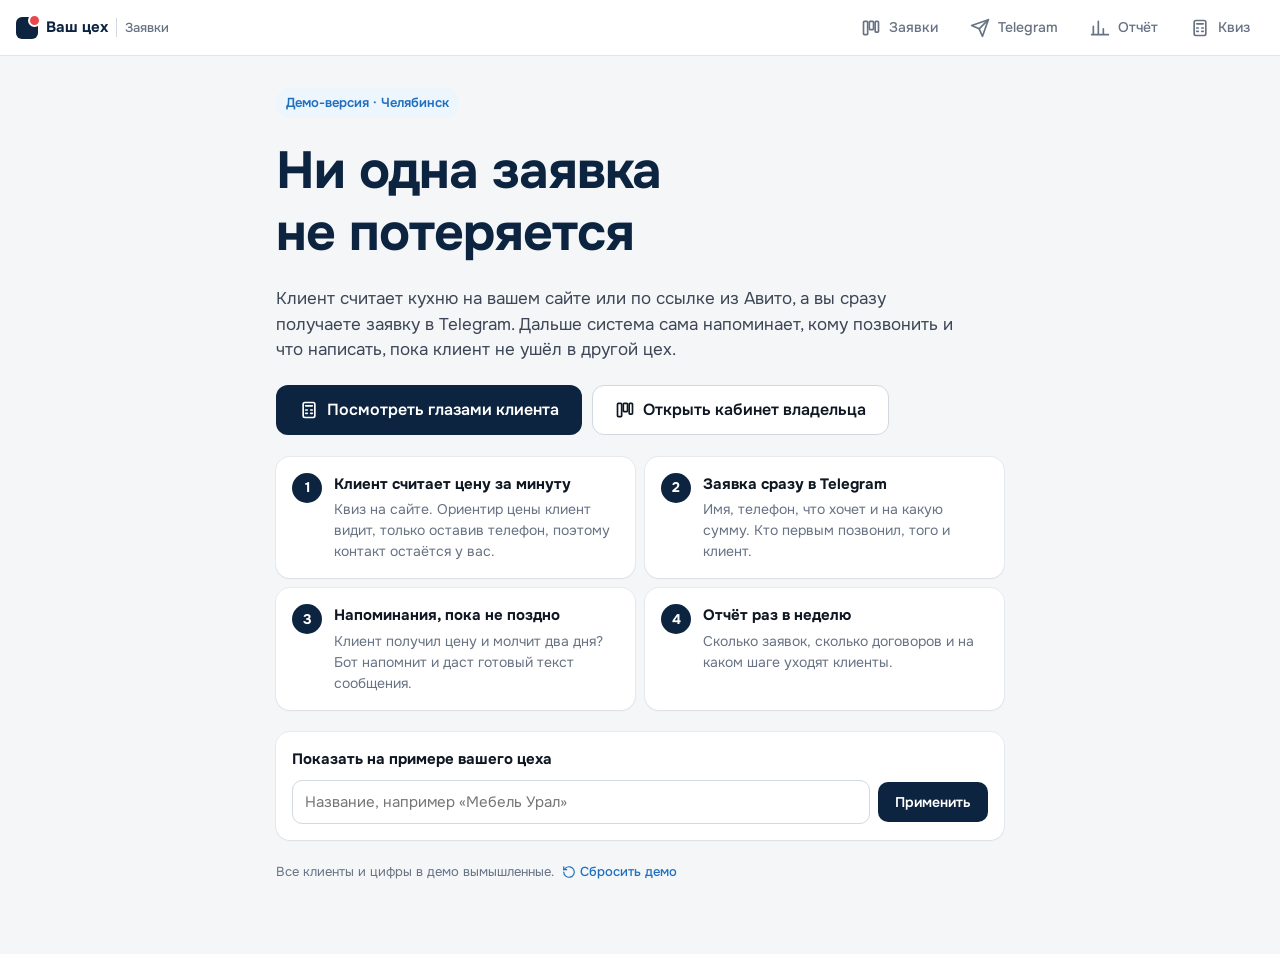
==== index.html @ 813475df "Демо «Цех Заявки»: квиз, заявки в Telegram, напоминания, отчёт Co-Authored-By: Claude Opus 5.5 <nore" ====
<!doctype html>
<html lang="ru">
<head>
<meta charset="utf-8">
<meta name="viewport" content="width=device-width, initial-scale=1, viewport-fit=cover">
<title>Цех Заявки — демо</title>
<meta name="description" content="Демо: квиз-расчёт мебели, заявки в Telegram, напоминания и отчёт, чтобы мебельный цех не терял клиентов.">
<meta name="theme-color" content="#0d2440">
<link rel="icon" href="data:image/svg+xml,%3Csvg xmlns='http://www.w3.org/2000/svg' viewBox='0 0 32 32'%3E%3Crect width='32' height='32' rx='7' fill='%230d2440'/%3E%3Cpath d='M9 8v14h12V8M21 22v3' stroke='%23fff' stroke-width='2.6' fill='none' stroke-linecap='square'/%3E%3Ccircle cx='25' cy='8' r='3.2' fill='%23e5484d'/%3E%3C/svg%3E">
<link rel="preconnect" href="https://fonts.googleapis.com">
<link rel="preconnect" href="https://fonts.gstatic.com" crossorigin>
<link href="https://fonts.googleapis.com/css2?family=Onest:wght@400;500;600;700&display=swap" rel="stylesheet">
<link rel="stylesheet" href="css/app.css?v=5">
</head>
<body>
<div id="root"></div>
<div id="toasts" class="toasts" aria-live="polite"></div>
<script src="js/app.js?v=5"></script>
</body>
</html>
---- css/app.css ----
/* =========================================================
   Цех Заявки — стили
   Палитра «Цеха»: белый фон, тёмно-синий, голубой акцент; красный — «клиент уходит»
   ========================================================= */
:root {
  --navy: #0d2440;
  --navy-2: #163558;
  --blue: #2b86de;
  --blue-2: #1f6fbf;
  --blue-50: #edf5fd;
  --bg: #ffffff;
  --surface: #f4f6f8;
  --surface-2: #eceff3;
  --line: #e3e7ec;
  --line-2: #d2d8df;
  --ink: #0f1722;
  --ink-2: #3c4655;
  --ink-3: #677283;
  --ink-4: #98a1ad;
  --green: #1c8a55;
  --green-50: #e6f4ec;
  --amber: #a8690f;
  --amber-50: #fcf2e1;
  --red: #c93b3b;
  --red-50: #fbeaea;
  --red-100: #f2c9c9;
  --violet: #5b4bb5;
  --violet-50: #efedfa;
  --wa: #1fa855;
  --tg: #2a9fd8;
  --tg-bg: #dfe9f2;
  --r-s: 6px;
  --r: 10px;
  --r-l: 14px;
  --sh-1: 0 1px 2px rgba(13, 36, 64, .06), 0 0 0 1px rgba(13, 36, 64, .05);
  --sh-2: 0 10px 30px rgba(13, 36, 64, .14), 0 2px 6px rgba(13, 36, 64, .06);
  --font: 'Onest', system-ui, -apple-system, 'Segoe UI', Roboto, sans-serif;
  --tabbar: 64px;
  color-scheme: light;
}
* { box-sizing: border-box; }
html { -webkit-text-size-adjust: 100%; }
body { margin: 0; font: 15px/1.5 var(--font); color: var(--ink); background: var(--surface); -webkit-font-smoothing: antialiased; overflow-x: hidden; }
a { color: inherit; text-decoration: none; }
button { font: inherit; color: inherit; cursor: pointer; }
h1, h2, h3 { margin: 0; line-height: 1.2; letter-spacing: -.01em; }
p { margin: 0; }
.ic { flex: none; }
.muted { color: var(--ink-3); }
.small { font-size: 13px; }
.link { color: var(--blue-2); background: none; border: 0; padding: 0; display: inline-flex; align-items: center; gap: 4px; font-weight: 500; }
.link:hover { text-decoration: underline; }

/* ---------- кнопки, поля ---------- */
.btn { display: inline-flex; align-items: center; justify-content: center; gap: 8px; height: 40px; padding: 0 16px; border-radius: var(--r); border: 1px solid transparent; font-weight: 600; font-size: 14px; white-space: nowrap; transition: background .15s, border-color .15s, transform .1s; }
.btn:active { transform: scale(.98); }
.btn--primary { background: var(--navy); color: #fff; }
.btn--primary:hover { background: var(--navy-2); }
.btn--outline { background: var(--bg); border-color: var(--line-2); color: var(--ink); }
.btn--outline:hover { border-color: var(--ink-4); }
.btn--light { background: rgba(255, 255, 255, .16); color: #fff; border-color: rgba(255, 255, 255, .3); }
.btn--wa { background: var(--wa); color: #fff; }
.btn--sm { height: 34px; padding: 0 12px; font-size: 13px; }
.btn--lg { height: 50px; padding: 0 22px; font-size: 16px; border-radius: 12px; }
.btn--block { width: 100%; }
.input { width: 100%; height: 44px; padding: 0 12px; border: 1px solid var(--line-2); border-radius: var(--r); font: inherit; background: var(--bg); color: var(--ink); }
.input:focus { outline: 2px solid var(--blue-50); border-color: var(--blue); }
.input--sum { width: 120px; height: 34px; display: inline-block; font-weight: 600; }
.row { display: flex; gap: 8px; flex-wrap: wrap; align-items: center; }
.chips { display: flex; gap: 8px; flex-wrap: wrap; }
.chip { height: 34px; padding: 0 12px; border-radius: 999px; border: 1px solid var(--line-2); background: var(--bg); font-size: 13px; font-weight: 500; display: inline-flex; align-items: center; gap: 6px; }
.chip:hover { border-color: var(--navy); }

/* ---------- шапка и навигация ---------- */
.top { position: sticky; top: 0; z-index: 20; display: flex; align-items: center; justify-content: space-between; gap: 16px; height: 56px; padding: 0 16px; background: #fff; border-bottom: 1px solid var(--line); }
.logo { display: flex; align-items: center; gap: 8px; font-weight: 700; color: var(--navy); min-width: 0; white-space: nowrap; overflow: hidden; text-overflow: ellipsis; }
.logo small { font-weight: 500; color: var(--ink-3); font-size: 13px; padding-left: 8px; border-left: 1px solid var(--line-2); }
.logo__m { width: 22px; height: 22px; border-radius: 6px; background: var(--navy); position: relative; flex: none; }
.logo__m::after { content: ''; position: absolute; right: -3px; top: -3px; width: 9px; height: 9px; border-radius: 50%; background: #e5484d; border: 2px solid #fff; }
.nav { position: fixed; left: 0; right: 0; bottom: 0; height: calc(var(--tabbar) + env(safe-area-inset-bottom)); padding-bottom: env(safe-area-inset-bottom); display: flex; background: var(--bg); border-top: 1px solid var(--line); z-index: 20; }
.nav a { flex: 1; display: flex; flex-direction: column; align-items: center; justify-content: center; gap: 3px; font-size: 11px; font-weight: 500; color: var(--ink-3); position: relative; }
.nav a.is-on { color: var(--navy); }
.nav a.is-on .ic { stroke-width: 2.4; }
.badge { position: absolute; top: 8px; left: calc(50% + 6px); min-width: 18px; height: 18px; padding: 0 5px; border-radius: 9px; background: #e5484d; color: #fff; font-size: 11px; font-style: normal; font-weight: 700; line-height: 18px; text-align: center; }
.badge[hidden] { display: none; }
#view { padding-bottom: calc(var(--tabbar) + 24px); }
.is-client #view { padding-bottom: 32px; }

@media (min-width: 900px) {
  .nav { position: static; height: auto; padding: 0; border: 0; background: none; gap: 4px; }
  .nav a { flex: none; flex-direction: row; gap: 8px; height: 38px; padding: 0 14px; border-radius: var(--r); font-size: 14px; }
  .nav a:hover { background: var(--surface); }
  .nav a.is-on { background: var(--blue-50); }
  .badge { position: static; }
  #view { padding-bottom: 48px; }
}

/* ---------- страницы ---------- */
.page { max-width: 1240px; margin: 0 auto; padding: 20px 16px; display: flex; flex-direction: column; gap: 16px; }
.page--narrow { max-width: 820px; }
.phead { display: flex; align-items: center; justify-content: space-between; gap: 12px; }
.phead h1 { font-size: 24px; color: var(--navy); }
.card { background: var(--bg); border-radius: var(--r-l); box-shadow: var(--sh-1); padding: 16px; }
.card__h { display: flex; align-items: baseline; justify-content: space-between; gap: 8px; margin-bottom: 10px; }
.empty { text-align: center; padding: 32px; color: var(--ink-3); }
.grid2 { display: grid; gap: 16px; }
@media (min-width: 720px) { .grid2 { grid-template-columns: 1fr 1fr; } }

/* ---------- вводная ---------- */
.intro { max-width: 760px; margin: 0 auto; padding: 32px 16px 24px; display: flex; flex-direction: column; gap: 22px; }
.kicker { display: inline-flex; align-self: flex-start; padding: 5px 10px; border-radius: 999px; background: var(--blue-50); color: var(--blue-2); font-size: 13px; font-weight: 600; }
.intro h1 { font-size: clamp(32px, 8vw, 52px); color: var(--navy); letter-spacing: -.02em; }
.lead { font-size: 17px; color: var(--ink-2); max-width: 62ch; }
.cta { display: flex; flex-direction: column; gap: 10px; }
@media (min-width: 600px) { .cta { flex-direction: row; } }
.steps { list-style: none; margin: 0; padding: 0; display: grid; gap: 10px; }
@media (min-width: 680px) { .steps { grid-template-columns: 1fr 1fr; } }
.steps li { display: flex; gap: 12px; background: var(--bg); border-radius: var(--r-l); box-shadow: var(--sh-1); padding: 16px; }
.steps li > span { flex: none; width: 30px; height: 30px; border-radius: 50%; background: var(--navy); color: #fff; font-weight: 700; display: grid; place-items: center; font-size: 14px; }
.steps b { display: block; margin-bottom: 4px; }
.steps p { color: var(--ink-3); font-size: 14px; }
.personal { display: flex; flex-direction: column; gap: 10px; }
.personal .input { flex: 1 1 220px; }
.foot { font-size: 13px; display: flex; flex-wrap: wrap; gap: 8px; align-items: center; }

/* ---------- доска ---------- */
.kpis { display: grid; grid-template-columns: repeat(3, 1fr); gap: 10px; }
.kpis--4 { grid-template-columns: repeat(2, 1fr); }
@media (min-width: 720px) { .kpis--4 { grid-template-columns: repeat(4, 1fr); } }
.kpi { background: var(--bg); border-radius: var(--r-l); box-shadow: var(--sh-1); padding: 12px 14px; min-width: 0; }
.kpi small { color: var(--ink-3); font-size: 12px; font-weight: 500; display: block; }
.kpi b { display: block; font-size: 26px; line-height: 1.2; color: var(--navy); }
.kpi span { display: block; font-size: 12px; color: var(--ink-3); white-space: nowrap; overflow: hidden; text-overflow: ellipsis; }
.kpi--red b { color: var(--red); }
.kpi--green b { color: var(--green); }
.attn { background: var(--red-50); border: 1px solid var(--red-100); border-radius: var(--r-l); padding: 14px; display: flex; flex-direction: column; gap: 8px; }
.attn h2 { font-size: 16px; color: var(--red); display: flex; align-items: center; gap: 8px; }
.attn--ok { background: var(--green-50); border-color: #bfe2cd; }
.attn--ok h2 { color: var(--green); }
.attn__i { display: flex; align-items: center; gap: 12px; background: var(--bg); border-radius: var(--r); padding: 10px 12px; box-shadow: var(--sh-1); }
.attn__i > div { flex: 1; min-width: 0; }
.attn__i b { display: block; font-size: 14px; }
.attn__i p { font-size: 13px; color: var(--ink-2); }
.attn__i > .ic { color: var(--ink-4); }
.ava { flex: none; width: 36px; height: 36px; border-radius: 50%; background: var(--blue-50); color: var(--blue-2); display: grid; place-items: center; font-weight: 700; }
.ava--bot { background: var(--tg); color: #fff; }

.kanban { display: grid; grid-auto-flow: column; grid-auto-columns: minmax(250px, 82%); gap: 12px; overflow-x: auto; scroll-snap-type: x mandatory; padding-bottom: 6px; margin: 0 -16px; padding-left: 16px; padding-right: 16px; scroll-padding: 0 16px; }
@media (min-width: 720px) { .kanban { grid-auto-columns: minmax(230px, 1fr); } }
@media (min-width: 1200px) { .kanban { grid-auto-flow: row; grid-template-columns: repeat(6, 1fr); overflow: visible; margin: 0; padding: 0; } }
.col { scroll-snap-align: start; background: var(--surface-2); border-radius: var(--r-l); padding: 10px; display: flex; flex-direction: column; gap: 8px; align-self: start; min-width: 0; }
.col__h { display: flex; align-items: center; gap: 8px; font-weight: 600; font-size: 14px; padding: 2px 4px 4px; }
.col__h em { margin-left: auto; font-style: normal; color: var(--ink-3); font-weight: 500; }
.col__empty { color: var(--ink-4); font-size: 13px; text-align: center; padding: 14px 0; }
.dot { width: 8px; height: 8px; border-radius: 50%; background: var(--ink-4); }
.dot--new { background: var(--blue); }
.dot--contact { background: var(--violet); }
.dot--measure { background: var(--amber); }
.dot--quote { background: #d9822b; }
.dot--deal { background: var(--green); }
.dot--lost { background: var(--red); }
.lcard { display: block; background: var(--bg); border-radius: var(--r); padding: 10px 12px; box-shadow: var(--sh-1); border-left: 3px solid transparent; transition: box-shadow .15s; }
.lcard:hover { box-shadow: var(--sh-2); }
.lcard.is-late { border-left-color: var(--red); }
.lcard.is-fresh { animation: fresh 1.6s ease 2; }
@keyframes fresh { 50% { box-shadow: 0 0 0 3px rgba(43, 134, 222, .35); } }
.lcard__t { display: flex; gap: 10px; align-items: center; }
.lcard__t > div { min-width: 0; }
.lcard__t b { display: block; font-size: 14px; }
.lcard__t small { display: block; color: var(--ink-3); font-size: 12px; white-space: nowrap; overflow: hidden; text-overflow: ellipsis; }
.lcard .ava { width: 30px; height: 30px; font-size: 13px; }
.lcard__b { display: flex; justify-content: space-between; align-items: center; margin-top: 8px; font-size: 12px; }
.lcard__b > span { display: inline-flex; align-items: center; gap: 4px; }
.money { font-weight: 600; font-size: 13px; }
.late { color: var(--red); font-weight: 600; }
.lcard--lost { opacity: .75; }

/* ---------- карточка клиента ---------- */
.back { display: inline-flex; align-items: center; gap: 4px; color: var(--ink-3); font-size: 14px; font-weight: 500; align-self: flex-start; }
.lhead { display: flex; align-items: center; gap: 12px; }
.lhead > div { flex: 1; min-width: 0; }
.lhead h1 { font-size: 24px; color: var(--navy); }
.lhead p { font-size: 13px; }
.lhead .ava { width: 48px; height: 48px; font-size: 18px; }
.pill { flex: none; display: inline-flex; padding: 3px 10px; border-radius: 999px; font-size: 12px; font-weight: 600; background: var(--surface-2); color: var(--ink-2); }
.pill--new { background: var(--blue-50); color: var(--blue-2); }
.pill--contact { background: var(--violet-50); color: var(--violet); }
.pill--measure, .pill--quote { background: var(--amber-50); color: var(--amber); }
.pill--deal { background: var(--green-50); color: var(--green); }
.pill--red { background: var(--red-50); color: var(--red); }
.banner { display: flex; gap: 10px; align-items: flex-start; padding: 12px 14px; border-radius: var(--r-l); font-size: 14px; }
.banner .ic { margin-top: 2px; }
.banner--red { background: var(--red-50); color: #8f2626; border: 1px solid var(--red-100); }
.banner--green { background: var(--green-50); color: #145f3b; }
.banner--amber { background: var(--amber-50); color: #7a4c0a; }
.tpl__t { background: var(--surface); border-radius: var(--r); padding: 12px; margin-bottom: 12px; white-space: pre-wrap; }
.next { display: flex; align-items: center; justify-content: space-between; gap: 12px; border: 1px solid var(--blue-50); }
.next small { display: block; font-size: 12px; }
.next b { font-size: 16px; }
.dl { display: grid; grid-template-columns: auto 1fr; gap: 6px 14px; margin: 0; font-size: 14px; }
.dl dt { color: var(--ink-3); }
.dl dd { margin: 0; font-weight: 500; }
.hist { list-style: none; margin: 0; padding: 0; display: flex; flex-direction: column; gap: 8px; font-size: 14px; }
.hist li { display: flex; flex-direction: column; padding-left: 14px; border-left: 2px solid var(--line); }
.hist span { font-size: 12px; color: var(--ink-3); }
.lostbox { display: flex; flex-direction: column; gap: 10px; }

/* ---------- Telegram ---------- */
.chips--time { margin-top: -6px; }
.tg { border-radius: 18px; overflow: hidden; box-shadow: var(--sh-2); background: var(--tg-bg); display: flex; flex-direction: column; height: min(640px, calc(100vh - 350px)); height: min(640px, calc(100dvh - 350px)); min-height: 400px; }
@media (min-width: 900px) { .tg { height: min(640px, calc(100vh - 250px)); } }
.tg__head { display: flex; align-items: center; gap: 10px; padding: 10px 14px; background: #fff; border-bottom: 1px solid var(--line); }
.tg__head b { display: block; font-size: 14px; }
.tg__head small { color: var(--ink-3); font-size: 12px; }
.tg__list { flex: 1; overflow-y: auto; padding: 12px; display: flex; flex-direction: column; gap: 8px; background: var(--tg-bg) radial-gradient(rgba(255, 255, 255, .45) 1px, transparent 1px) 0 0 / 18px 18px; }
.tg__day { align-self: center; background: rgba(0, 0, 0, .18); color: #fff; font-size: 12px; font-weight: 500; padding: 2px 10px; border-radius: 999px; margin: 6px 0; }
.tg__msg { max-width: 88%; display: flex; flex-direction: column; gap: 3px; }
.tg__msg.is-new .tg__b { animation: pop .4s var(--ease, ease); }
@keyframes pop { from { transform: translateY(8px); opacity: 0; } }
.tg__b { background: #fff; border-radius: 4px 14px 14px 14px; padding: 8px 12px 6px; font-size: 14px; line-height: 1.45; box-shadow: 0 1px 1px rgba(0, 0, 0, .08); position: relative; }
.tg__b a { color: var(--tg); }
.tg__b time { display: block; text-align: right; font-size: 11px; color: var(--ink-4); margin-top: 2px; }
.tg__btns { display: flex; gap: 3px; }
.tg__btns > * { flex: 1; text-align: center; background: rgba(255, 255, 255, .7); border: 0; border-radius: 8px; padding: 7px 8px; font-size: 13px; font-weight: 600; color: var(--tg); }
.tg__btns > *:hover { background: #fff; }

/* ---------- отчёт ---------- */
.funnel { display: flex; flex-direction: column; gap: 8px; }
.funnel__r { display: grid; grid-template-columns: 110px 1fr 28px; gap: 10px; align-items: center; font-size: 13px; }
.funnel__bar { height: 22px; background: var(--surface); border-radius: 6px; overflow: hidden; }
.funnel__bar i { display: block; height: 100%; background: var(--navy); border-radius: 6px; }
.funnel__r b { text-align: right; }
.bars { list-style: none; margin: 0; padding: 0; display: flex; flex-direction: column; gap: 6px; font-size: 14px; }
.bars li { display: flex; justify-content: space-between; border-bottom: 1px dashed var(--line); padding-bottom: 6px; }

/* ---------- квиз ---------- */
.is-client { background: #fff; }
.qbar { position: sticky; top: 0; z-index: 10; display: flex; justify-content: space-between; align-items: center; gap: 10px; padding: 8px 16px; background: var(--navy); color: #fff; font-size: 13px; }
.qbar span { display: inline-flex; align-items: center; gap: 6px; }
.qbar .link { color: #fff; opacity: .85; white-space: nowrap; }
.quiz { max-width: 640px; margin: 0 auto; padding: 20px 16px; display: flex; flex-direction: column; gap: 18px; }
.quiz__brand b { display: block; font-size: 18px; color: var(--navy); }
.quiz__brand small { color: var(--ink-3); }
.quiz__top { display: flex; flex-direction: column; gap: 10px; }
.quiz__top h1 { font-size: clamp(22px, 5.5vw, 30px); }
.prog { height: 6px; background: var(--surface-2); border-radius: 3px; overflow: hidden; }
.prog i { display: block; height: 100%; background: var(--blue); border-radius: 3px; transition: width .3s; }
.quiz__card { display: flex; flex-direction: column; gap: 14px; }
.quiz__card h2 { font-size: 20px; }
.qgrid { display: grid; gap: 10px; }
@media (min-width: 520px) { .qgrid { grid-template-columns: repeat(3, 1fr); } .qgrid--2 { grid-template-columns: repeat(2, 1fr); } }
.qgrid--chips { display: flex; flex-wrap: wrap; }
.qopt { display: flex; flex-direction: column; align-items: flex-start; gap: 2px; text-align: left; padding: 14px; border: 1.5px solid var(--line-2); border-radius: var(--r-l); background: var(--bg); transition: border-color .15s, background .15s; }
.qopt:hover { border-color: var(--blue); }
.qopt.is-on { border-color: var(--blue); background: var(--blue-50); }
.qopt svg { width: 72px; height: 45px; margin-bottom: 8px; fill: var(--blue-50); stroke: var(--navy); stroke-width: 1.6; stroke-linejoin: round; }
.qopt svg .w { fill: none; stroke: var(--ink-4); stroke-width: 2.4; }
.qopt small { color: var(--ink-3); font-size: 13px; }
.qchip { height: 44px; padding: 0 16px; border-radius: 999px; border: 1.5px solid var(--line-2); background: var(--bg); font-weight: 500; }
.qchip.is-on, .qchip:hover { border-color: var(--blue); background: var(--blue-50); }
.qsize { background: var(--surface); border-radius: var(--r-l); padding: 18px; }
.qsize output { display: block; font-size: 34px; font-weight: 700; color: var(--navy); text-align: center; margin-bottom: 8px; }
.qsize input { width: 100%; accent-color: var(--navy); height: 28px; }
.qsize__s { display: flex; justify-content: space-between; color: var(--ink-3); font-size: 12px; }
.qready { display: flex; gap: 12px; align-items: center; background: var(--green-50); color: #145f3b; padding: 14px; border-radius: var(--r-l); }
.qready p { font-size: 14px; }
.cform { display: flex; flex-direction: column; gap: 12px; }
.cform label { display: flex; flex-direction: column; gap: 6px; font-size: 13px; font-weight: 500; color: var(--ink-2); }
.cform .input { height: 50px; font-size: 16px; }
.seg { display: flex; background: var(--surface); border-radius: var(--r); padding: 3px; }
.seg button { flex: 1; height: 38px; border: 0; background: none; border-radius: 8px; font-size: 14px; font-weight: 500; color: var(--ink-2); }
.seg button.is-on { background: var(--bg); box-shadow: var(--sh-1); color: var(--navy); font-weight: 600; }
.err { color: var(--red); font-size: 13px; min-height: 0; }
.err:empty { display: none; }
.quiz__gift { display: flex; align-items: center; gap: 10px; padding: 12px 14px; border-radius: var(--r-l); background: var(--amber-50); color: #7a4c0a; font-size: 14px; font-weight: 500; }
.qres { display: flex; flex-direction: column; gap: 12px; text-align: center; align-items: center; padding: 10px 0; }
.qres h2 { font-size: 18px; color: var(--ink-2); font-weight: 500; }
.qres__p { font-size: clamp(28px, 8vw, 40px); font-weight: 700; color: var(--navy); letter-spacing: -.02em; }
.qres > p { color: var(--ink-3); max-width: 46ch; }
.qres__ok { display: flex; gap: 10px; align-items: flex-start; text-align: left; background: var(--blue-50); color: var(--navy-2); padding: 12px 14px; border-radius: var(--r-l); font-size: 14px; }
.qres .row { justify-content: center; }

/* ---------- всплывашки ---------- */
.toasts { position: fixed; left: 16px; right: 16px; bottom: calc(var(--tabbar) + 12px + env(safe-area-inset-bottom)); z-index: 50; display: flex; flex-direction: column; gap: 8px; align-items: center; pointer-events: none; }
@media (min-width: 900px) { .toasts { left: auto; right: 24px; bottom: 24px; align-items: flex-end; } }
.toast { pointer-events: auto; width: 100%; max-width: 380px; display: flex; gap: 12px; align-items: center; justify-content: space-between; background: var(--ink); color: #fff; padding: 12px 14px; border-radius: var(--r-l); box-shadow: var(--sh-2); animation: pop .3s ease; font-size: 14px; }
.toast p { opacity: .8; font-size: 13px; }
.toast.ok { background: var(--green); }
.toast.tg { background: var(--tg); }
.toast.out { opacity: 0; transform: translateY(6px); transition: .25s; }
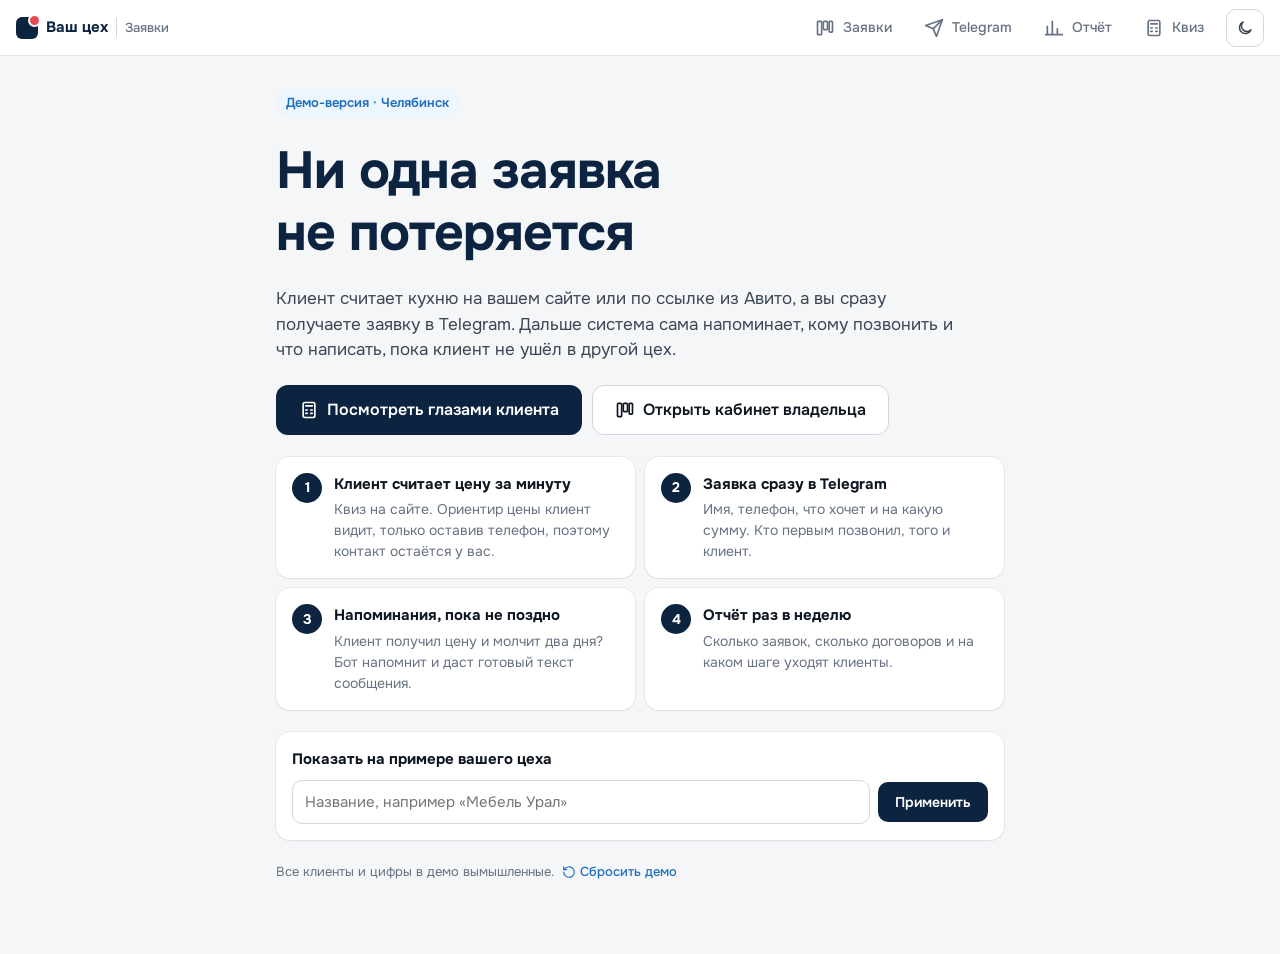
==== commit 38c8d270: "Тёмная тема: по настройке телефона и переключатель в шапке Co-Authored-By: Claude Opus 5.5 <noreply@" ====
--- a/index.html
+++ b/index.html
@@ -6,15 +6,19 @@
 <title>Цех Заявки — демо</title>
 <meta name="description" content="Демо: квиз-расчёт мебели, заявки в Telegram, напоминания и отчёт, чтобы мебельный цех не терял клиентов.">
 <meta name="theme-color" content="#0d2440">
+<script>
+/* тема до отрисовки страницы — без вспышки светлого фона */
+try { var t = localStorage.getItem('zayavki.theme'); if (t !== 'dark' && t !== 'light') t = matchMedia('(prefers-color-scheme: dark)').matches ? 'dark' : 'light'; document.documentElement.dataset.theme = t; } catch (e) { document.documentElement.dataset.theme = 'light'; }
+</script>
 <link rel="icon" href="data:image/svg+xml,%3Csvg xmlns='http://www.w3.org/2000/svg' viewBox='0 0 32 32'%3E%3Crect width='32' height='32' rx='7' fill='%230d2440'/%3E%3Cpath d='M9 8v14h12V8M21 22v3' stroke='%23fff' stroke-width='2.6' fill='none' stroke-linecap='square'/%3E%3Ccircle cx='25' cy='8' r='3.2' fill='%23e5484d'/%3E%3C/svg%3E">
 <link rel="preconnect" href="https://fonts.googleapis.com">
 <link rel="preconnect" href="https://fonts.gstatic.com" crossorigin>
 <link href="https://fonts.googleapis.com/css2?family=Onest:wght@400;500;600;700&display=swap" rel="stylesheet">
-<link rel="stylesheet" href="css/app.css?v=5">
+<link rel="stylesheet" href="css/app.css?v=6">
 </head>
 <body>
 <div id="root"></div>
 <div id="toasts" class="toasts" aria-live="polite"></div>
-<script src="js/app.js?v=5"></script>
+<script src="js/app.js?v=6"></script>
 </body>
 </html>
--- a/css/app.css
+++ b/css/app.css
@@ -29,6 +29,16 @@
   --wa: #1fa855;
   --tg: #2a9fd8;
   --tg-bg: #dfe9f2;
+  --tg-dots: rgba(255, 255, 255, .45);
+  --tg-btn: rgba(255, 255, 255, .7);
+  --bubble: #ffffff;
+  --brand: #0d2440;          /* заголовки и логотип */
+  --head-bg: #ffffff;
+  --toast-bg: #0f1722;
+  --red-ink: #8f2626;
+  --green-ink: #145f3b;
+  --amber-ink: #7a4c0a;
+  --ok-line: #bfe2cd;
   --r-s: 6px;
   --r: 10px;
   --r-l: 14px;
@@ -37,6 +47,46 @@
   --font: 'Onest', system-ui, -apple-system, 'Segoe UI', Roboto, sans-serif;
   --tabbar: 64px;
   color-scheme: light;
+}
+:root[data-theme="dark"] {
+  color-scheme: dark;
+  --navy: #2f6db5;
+  --navy-2: #3b7cc6;
+  --brand: #e6eef8;
+  --blue: #4b9be6;
+  --blue-2: #7ab7f1;
+  --blue-50: #13263b;
+  --bg: #141c27;
+  --surface: #0c121a;
+  --surface-2: #1d2734;
+  --line: #232f40;
+  --line-2: #324157;
+  --ink: #e7ecf2;
+  --ink-2: #b9c3d0;
+  --ink-3: #8794a6;
+  --ink-4: #5e6b7e;
+  --green: #4cc38a;
+  --green-50: #12291f;
+  --amber: #e0a24a;
+  --amber-50: #2a2013;
+  --red: #f07171;
+  --red-50: #2e1618;
+  --red-100: #5a2a2d;
+  --violet: #a397f0;
+  --violet-50: #221f3a;
+  --tg: #5eb5f7;
+  --tg-bg: #0e1621;
+  --tg-dots: rgba(255, 255, 255, .04);
+  --tg-btn: rgba(24, 37, 51, .9);
+  --bubble: #182533;
+  --head-bg: #141c27;
+  --toast-bg: #2a3648;
+  --red-ink: #ffb3b3;
+  --green-ink: #8fe0b6;
+  --amber-ink: #f2c47e;
+  --ok-line: #23523a;
+  --sh-1: 0 1px 2px rgba(0, 0, 0, .3), 0 0 0 1px rgba(255, 255, 255, .04);
+  --sh-2: 0 10px 30px rgba(0, 0, 0, .45), 0 2px 6px rgba(0, 0, 0, .3);
 }
 * { box-sizing: border-box; }
 html { -webkit-text-size-adjust: 100%; }
@@ -72,15 +122,22 @@
 .chip:hover { border-color: var(--navy); }
 
 /* ---------- шапка и навигация ---------- */
-.top { position: sticky; top: 0; z-index: 20; display: flex; align-items: center; justify-content: space-between; gap: 16px; height: 56px; padding: 0 16px; background: #fff; border-bottom: 1px solid var(--line); }
-.logo { display: flex; align-items: center; gap: 8px; font-weight: 700; color: var(--navy); min-width: 0; white-space: nowrap; overflow: hidden; text-overflow: ellipsis; }
+.top { position: sticky; top: 0; z-index: 20; display: flex; align-items: center; justify-content: space-between; gap: 16px; height: 56px; padding: 0 16px; background: var(--head-bg); border-bottom: 1px solid var(--line); }
+.logo { display: flex; align-items: center; gap: 8px; font-weight: 700; color: var(--brand); min-width: 0; white-space: nowrap; overflow: hidden; text-overflow: ellipsis; }
 .logo small { font-weight: 500; color: var(--ink-3); font-size: 13px; padding-left: 8px; border-left: 1px solid var(--line-2); }
 .logo__m { width: 22px; height: 22px; border-radius: 6px; background: var(--navy); position: relative; flex: none; }
-.logo__m::after { content: ''; position: absolute; right: -3px; top: -3px; width: 9px; height: 9px; border-radius: 50%; background: #e5484d; border: 2px solid #fff; }
+.logo__m::after { content: ''; position: absolute; right: -3px; top: -3px; width: 9px; height: 9px; border-radius: 50%; background: #e5484d; border: 2px solid var(--bg); }
 .nav { position: fixed; left: 0; right: 0; bottom: 0; height: calc(var(--tabbar) + env(safe-area-inset-bottom)); padding-bottom: env(safe-area-inset-bottom); display: flex; background: var(--bg); border-top: 1px solid var(--line); z-index: 20; }
 .nav a { flex: 1; display: flex; flex-direction: column; align-items: center; justify-content: center; gap: 3px; font-size: 11px; font-weight: 500; color: var(--ink-3); position: relative; }
-.nav a.is-on { color: var(--navy); }
+.nav a.is-on { color: var(--brand); }
 .nav a.is-on .ic { stroke-width: 2.4; }
+.top__r { display: flex; align-items: center; gap: 8px; }
+.themebtn { flex: none; width: 38px; height: 38px; display: grid; place-items: center; border-radius: var(--r); border: 1px solid var(--line-2); background: var(--bg); color: var(--ink-2); }
+.themebtn:hover { color: var(--brand); border-color: var(--ink-4); }
+.themebtn .ic-sun, [data-theme="dark"] .themebtn .ic-moon { display: none; }
+[data-theme="dark"] .themebtn .ic-sun { display: block; }
+.qbar .themebtn { width: 30px; height: 30px; background: rgba(255, 255, 255, .12); border-color: rgba(255, 255, 255, .25); color: #fff; }
+.qbar__r { display: flex; align-items: center; gap: 12px; }
 .badge { position: absolute; top: 8px; left: calc(50% + 6px); min-width: 18px; height: 18px; padding: 0 5px; border-radius: 9px; background: #e5484d; color: #fff; font-size: 11px; font-style: normal; font-weight: 700; line-height: 18px; text-align: center; }
 .badge[hidden] { display: none; }
 #view { padding-bottom: calc(var(--tabbar) + 24px); }
@@ -99,7 +156,7 @@
 .page { max-width: 1240px; margin: 0 auto; padding: 20px 16px; display: flex; flex-direction: column; gap: 16px; }
 .page--narrow { max-width: 820px; }
 .phead { display: flex; align-items: center; justify-content: space-between; gap: 12px; }
-.phead h1 { font-size: 24px; color: var(--navy); }
+.phead h1 { font-size: 24px; color: var(--brand); }
 .card { background: var(--bg); border-radius: var(--r-l); box-shadow: var(--sh-1); padding: 16px; }
 .card__h { display: flex; align-items: baseline; justify-content: space-between; gap: 8px; margin-bottom: 10px; }
 .empty { text-align: center; padding: 32px; color: var(--ink-3); }
@@ -109,7 +166,7 @@
 /* ---------- вводная ---------- */
 .intro { max-width: 760px; margin: 0 auto; padding: 32px 16px 24px; display: flex; flex-direction: column; gap: 22px; }
 .kicker { display: inline-flex; align-self: flex-start; padding: 5px 10px; border-radius: 999px; background: var(--blue-50); color: var(--blue-2); font-size: 13px; font-weight: 600; }
-.intro h1 { font-size: clamp(32px, 8vw, 52px); color: var(--navy); letter-spacing: -.02em; }
+.intro h1 { font-size: clamp(32px, 8vw, 52px); color: var(--brand); letter-spacing: -.02em; }
 .lead { font-size: 17px; color: var(--ink-2); max-width: 62ch; }
 .cta { display: flex; flex-direction: column; gap: 10px; }
 @media (min-width: 600px) { .cta { flex-direction: row; } }
@@ -129,13 +186,13 @@
 @media (min-width: 720px) { .kpis--4 { grid-template-columns: repeat(4, 1fr); } }
 .kpi { background: var(--bg); border-radius: var(--r-l); box-shadow: var(--sh-1); padding: 12px 14px; min-width: 0; }
 .kpi small { color: var(--ink-3); font-size: 12px; font-weight: 500; display: block; }
-.kpi b { display: block; font-size: 26px; line-height: 1.2; color: var(--navy); }
+.kpi b { display: block; font-size: 26px; line-height: 1.2; color: var(--brand); }
 .kpi span { display: block; font-size: 12px; color: var(--ink-3); white-space: nowrap; overflow: hidden; text-overflow: ellipsis; }
 .kpi--red b { color: var(--red); }
 .kpi--green b { color: var(--green); }
 .attn { background: var(--red-50); border: 1px solid var(--red-100); border-radius: var(--r-l); padding: 14px; display: flex; flex-direction: column; gap: 8px; }
 .attn h2 { font-size: 16px; color: var(--red); display: flex; align-items: center; gap: 8px; }
-.attn--ok { background: var(--green-50); border-color: #bfe2cd; }
+.attn--ok { background: var(--green-50); border-color: var(--ok-line); }
 .attn--ok h2 { color: var(--green); }
 .attn__i { display: flex; align-items: center; gap: 12px; background: var(--bg); border-radius: var(--r); padding: 10px 12px; box-shadow: var(--sh-1); }
 .attn__i > div { flex: 1; min-width: 0; }
@@ -179,7 +236,7 @@
 .back { display: inline-flex; align-items: center; gap: 4px; color: var(--ink-3); font-size: 14px; font-weight: 500; align-self: flex-start; }
 .lhead { display: flex; align-items: center; gap: 12px; }
 .lhead > div { flex: 1; min-width: 0; }
-.lhead h1 { font-size: 24px; color: var(--navy); }
+.lhead h1 { font-size: 24px; color: var(--brand); }
 .lhead p { font-size: 13px; }
 .lhead .ava { width: 48px; height: 48px; font-size: 18px; }
 .pill { flex: none; display: inline-flex; padding: 3px 10px; border-radius: 999px; font-size: 12px; font-weight: 600; background: var(--surface-2); color: var(--ink-2); }
@@ -190,9 +247,9 @@
 .pill--red { background: var(--red-50); color: var(--red); }
 .banner { display: flex; gap: 10px; align-items: flex-start; padding: 12px 14px; border-radius: var(--r-l); font-size: 14px; }
 .banner .ic { margin-top: 2px; }
-.banner--red { background: var(--red-50); color: #8f2626; border: 1px solid var(--red-100); }
-.banner--green { background: var(--green-50); color: #145f3b; }
-.banner--amber { background: var(--amber-50); color: #7a4c0a; }
+.banner--red { background: var(--red-50); color: var(--red-ink); border: 1px solid var(--red-100); }
+.banner--green { background: var(--green-50); color: var(--green-ink); }
+.banner--amber { background: var(--amber-50); color: var(--amber-ink); }
 .tpl__t { background: var(--surface); border-radius: var(--r); padding: 12px; margin-bottom: 12px; white-space: pre-wrap; }
 .next { display: flex; align-items: center; justify-content: space-between; gap: 12px; border: 1px solid var(--blue-50); }
 .next small { display: block; font-size: 12px; }
@@ -209,20 +266,20 @@
 .chips--time { margin-top: -6px; }
 .tg { border-radius: 18px; overflow: hidden; box-shadow: var(--sh-2); background: var(--tg-bg); display: flex; flex-direction: column; height: min(640px, calc(100vh - 350px)); height: min(640px, calc(100dvh - 350px)); min-height: 400px; }
 @media (min-width: 900px) { .tg { height: min(640px, calc(100vh - 250px)); } }
-.tg__head { display: flex; align-items: center; gap: 10px; padding: 10px 14px; background: #fff; border-bottom: 1px solid var(--line); }
+.tg__head { display: flex; align-items: center; gap: 10px; padding: 10px 14px; background: var(--head-bg); border-bottom: 1px solid var(--line); }
 .tg__head b { display: block; font-size: 14px; }
 .tg__head small { color: var(--ink-3); font-size: 12px; }
-.tg__list { flex: 1; overflow-y: auto; padding: 12px; display: flex; flex-direction: column; gap: 8px; background: var(--tg-bg) radial-gradient(rgba(255, 255, 255, .45) 1px, transparent 1px) 0 0 / 18px 18px; }
+.tg__list { flex: 1; overflow-y: auto; padding: 12px; display: flex; flex-direction: column; gap: 8px; background: var(--tg-bg) radial-gradient(var(--tg-dots) 1px, transparent 1px) 0 0 / 18px 18px; }
 .tg__day { align-self: center; background: rgba(0, 0, 0, .18); color: #fff; font-size: 12px; font-weight: 500; padding: 2px 10px; border-radius: 999px; margin: 6px 0; }
 .tg__msg { max-width: 88%; display: flex; flex-direction: column; gap: 3px; }
 .tg__msg.is-new .tg__b { animation: pop .4s var(--ease, ease); }
 @keyframes pop { from { transform: translateY(8px); opacity: 0; } }
-.tg__b { background: #fff; border-radius: 4px 14px 14px 14px; padding: 8px 12px 6px; font-size: 14px; line-height: 1.45; box-shadow: 0 1px 1px rgba(0, 0, 0, .08); position: relative; }
+.tg__b { background: var(--bubble); border-radius: 4px 14px 14px 14px; padding: 8px 12px 6px; font-size: 14px; line-height: 1.45; box-shadow: 0 1px 1px rgba(0, 0, 0, .08); position: relative; }
 .tg__b a { color: var(--tg); }
 .tg__b time { display: block; text-align: right; font-size: 11px; color: var(--ink-4); margin-top: 2px; }
 .tg__btns { display: flex; gap: 3px; }
-.tg__btns > * { flex: 1; text-align: center; background: rgba(255, 255, 255, .7); border: 0; border-radius: 8px; padding: 7px 8px; font-size: 13px; font-weight: 600; color: var(--tg); }
-.tg__btns > *:hover { background: #fff; }
+.tg__btns > * { flex: 1; text-align: center; background: var(--tg-btn); border: 0; border-radius: 8px; padding: 7px 8px; font-size: 13px; font-weight: 600; color: var(--tg); }
+.tg__btns > *:hover { background: var(--bubble); }
 
 /* ---------- отчёт ---------- */
 .funnel { display: flex; flex-direction: column; gap: 8px; }
@@ -234,12 +291,12 @@
 .bars li { display: flex; justify-content: space-between; border-bottom: 1px dashed var(--line); padding-bottom: 6px; }
 
 /* ---------- квиз ---------- */
-.is-client { background: #fff; }
+.is-client { background: var(--bg); }
 .qbar { position: sticky; top: 0; z-index: 10; display: flex; justify-content: space-between; align-items: center; gap: 10px; padding: 8px 16px; background: var(--navy); color: #fff; font-size: 13px; }
 .qbar span { display: inline-flex; align-items: center; gap: 6px; }
 .qbar .link { color: #fff; opacity: .85; white-space: nowrap; }
 .quiz { max-width: 640px; margin: 0 auto; padding: 20px 16px; display: flex; flex-direction: column; gap: 18px; }
-.quiz__brand b { display: block; font-size: 18px; color: var(--navy); }
+.quiz__brand b { display: block; font-size: 18px; color: var(--brand); }
 .quiz__brand small { color: var(--ink-3); }
 .quiz__top { display: flex; flex-direction: column; gap: 10px; }
 .quiz__top h1 { font-size: clamp(22px, 5.5vw, 30px); }
@@ -253,37 +310,37 @@
 .qopt { display: flex; flex-direction: column; align-items: flex-start; gap: 2px; text-align: left; padding: 14px; border: 1.5px solid var(--line-2); border-radius: var(--r-l); background: var(--bg); transition: border-color .15s, background .15s; }
 .qopt:hover { border-color: var(--blue); }
 .qopt.is-on { border-color: var(--blue); background: var(--blue-50); }
-.qopt svg { width: 72px; height: 45px; margin-bottom: 8px; fill: var(--blue-50); stroke: var(--navy); stroke-width: 1.6; stroke-linejoin: round; }
+.qopt svg { width: 72px; height: 45px; margin-bottom: 8px; fill: var(--blue-50); stroke: var(--brand); stroke-width: 1.6; stroke-linejoin: round; }
 .qopt svg .w { fill: none; stroke: var(--ink-4); stroke-width: 2.4; }
 .qopt small { color: var(--ink-3); font-size: 13px; }
 .qchip { height: 44px; padding: 0 16px; border-radius: 999px; border: 1.5px solid var(--line-2); background: var(--bg); font-weight: 500; }
 .qchip.is-on, .qchip:hover { border-color: var(--blue); background: var(--blue-50); }
 .qsize { background: var(--surface); border-radius: var(--r-l); padding: 18px; }
-.qsize output { display: block; font-size: 34px; font-weight: 700; color: var(--navy); text-align: center; margin-bottom: 8px; }
+.qsize output { display: block; font-size: 34px; font-weight: 700; color: var(--brand); text-align: center; margin-bottom: 8px; }
 .qsize input { width: 100%; accent-color: var(--navy); height: 28px; }
 .qsize__s { display: flex; justify-content: space-between; color: var(--ink-3); font-size: 12px; }
-.qready { display: flex; gap: 12px; align-items: center; background: var(--green-50); color: #145f3b; padding: 14px; border-radius: var(--r-l); }
+.qready { display: flex; gap: 12px; align-items: center; background: var(--green-50); color: var(--green-ink); padding: 14px; border-radius: var(--r-l); }
 .qready p { font-size: 14px; }
 .cform { display: flex; flex-direction: column; gap: 12px; }
 .cform label { display: flex; flex-direction: column; gap: 6px; font-size: 13px; font-weight: 500; color: var(--ink-2); }
 .cform .input { height: 50px; font-size: 16px; }
 .seg { display: flex; background: var(--surface); border-radius: var(--r); padding: 3px; }
 .seg button { flex: 1; height: 38px; border: 0; background: none; border-radius: 8px; font-size: 14px; font-weight: 500; color: var(--ink-2); }
-.seg button.is-on { background: var(--bg); box-shadow: var(--sh-1); color: var(--navy); font-weight: 600; }
+.seg button.is-on { background: var(--bg); box-shadow: var(--sh-1); color: var(--brand); font-weight: 600; }
 .err { color: var(--red); font-size: 13px; min-height: 0; }
 .err:empty { display: none; }
-.quiz__gift { display: flex; align-items: center; gap: 10px; padding: 12px 14px; border-radius: var(--r-l); background: var(--amber-50); color: #7a4c0a; font-size: 14px; font-weight: 500; }
+.quiz__gift { display: flex; align-items: center; gap: 10px; padding: 12px 14px; border-radius: var(--r-l); background: var(--amber-50); color: var(--amber-ink); font-size: 14px; font-weight: 500; }
 .qres { display: flex; flex-direction: column; gap: 12px; text-align: center; align-items: center; padding: 10px 0; }
 .qres h2 { font-size: 18px; color: var(--ink-2); font-weight: 500; }
-.qres__p { font-size: clamp(28px, 8vw, 40px); font-weight: 700; color: var(--navy); letter-spacing: -.02em; }
+.qres__p { font-size: clamp(28px, 8vw, 40px); font-weight: 700; color: var(--brand); letter-spacing: -.02em; }
 .qres > p { color: var(--ink-3); max-width: 46ch; }
-.qres__ok { display: flex; gap: 10px; align-items: flex-start; text-align: left; background: var(--blue-50); color: var(--navy-2); padding: 12px 14px; border-radius: var(--r-l); font-size: 14px; }
+.qres__ok { display: flex; gap: 10px; align-items: flex-start; text-align: left; background: var(--blue-50); color: var(--brand); padding: 12px 14px; border-radius: var(--r-l); font-size: 14px; }
 .qres .row { justify-content: center; }
 
 /* ---------- всплывашки ---------- */
 .toasts { position: fixed; left: 16px; right: 16px; bottom: calc(var(--tabbar) + 12px + env(safe-area-inset-bottom)); z-index: 50; display: flex; flex-direction: column; gap: 8px; align-items: center; pointer-events: none; }
 @media (min-width: 900px) { .toasts { left: auto; right: 24px; bottom: 24px; align-items: flex-end; } }
-.toast { pointer-events: auto; width: 100%; max-width: 380px; display: flex; gap: 12px; align-items: center; justify-content: space-between; background: var(--ink); color: #fff; padding: 12px 14px; border-radius: var(--r-l); box-shadow: var(--sh-2); animation: pop .3s ease; font-size: 14px; }
+.toast { pointer-events: auto; width: 100%; max-width: 380px; display: flex; gap: 12px; align-items: center; justify-content: space-between; background: var(--toast-bg); color: #fff; padding: 12px 14px; border-radius: var(--r-l); box-shadow: var(--sh-2); animation: pop .3s ease; font-size: 14px; }
 .toast p { opacity: .8; font-size: 13px; }
 .toast.ok { background: var(--green); }
 .toast.tg { background: var(--tg); }
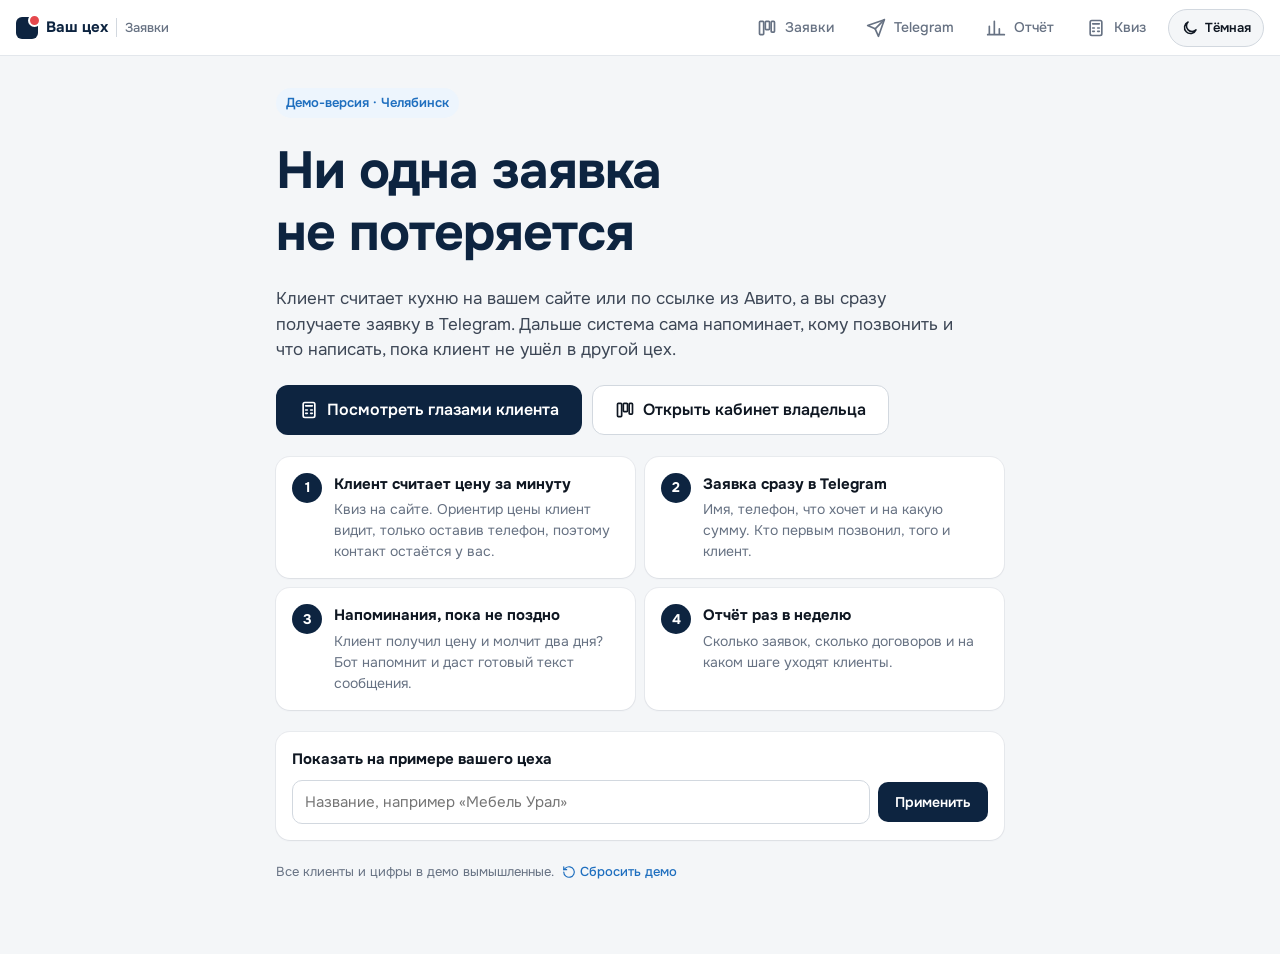
==== commit 89cfb3bc: "Кнопка темы с подписью «Тёмная / Светлая» Co-Authored-By: Claude Opus 5.5 <noreply@anthropic.com>" ====
--- a/index.html
+++ b/index.html
@@ -14,11 +14,11 @@
 <link rel="preconnect" href="https://fonts.googleapis.com">
 <link rel="preconnect" href="https://fonts.gstatic.com" crossorigin>
 <link href="https://fonts.googleapis.com/css2?family=Onest:wght@400;500;600;700&display=swap" rel="stylesheet">
-<link rel="stylesheet" href="css/app.css?v=6">
+<link rel="stylesheet" href="css/app.css?v=7">
 </head>
 <body>
 <div id="root"></div>
 <div id="toasts" class="toasts" aria-live="polite"></div>
-<script src="js/app.js?v=6"></script>
+<script src="js/app.js?v=7"></script>
 </body>
 </html>
--- a/css/app.css
+++ b/css/app.css
@@ -132,11 +132,13 @@
 .nav a.is-on { color: var(--brand); }
 .nav a.is-on .ic { stroke-width: 2.4; }
 .top__r { display: flex; align-items: center; gap: 8px; }
-.themebtn { flex: none; width: 38px; height: 38px; display: grid; place-items: center; border-radius: var(--r); border: 1px solid var(--line-2); background: var(--bg); color: var(--ink-2); }
-.themebtn:hover { color: var(--brand); border-color: var(--ink-4); }
-.themebtn .ic-sun, [data-theme="dark"] .themebtn .ic-moon { display: none; }
+.themebtn { flex: none; height: 38px; padding: 0 12px; display: inline-flex; align-items: center; gap: 6px; border-radius: 999px; border: 1px solid var(--line-2); background: var(--surface); color: var(--ink); font-size: 13px; font-weight: 600; }
+.themebtn:hover { border-color: var(--ink-4); }
+.themebtn .ic-sun, .themebtn .t-light, [data-theme="dark"] .themebtn .ic-moon, [data-theme="dark"] .themebtn .t-dark { display: none; }
 [data-theme="dark"] .themebtn .ic-sun { display: block; }
-.qbar .themebtn { width: 30px; height: 30px; background: rgba(255, 255, 255, .12); border-color: rgba(255, 255, 255, .25); color: #fff; }
+[data-theme="dark"] .themebtn .t-light { display: inline; }
+.qbar .themebtn { height: 30px; padding: 0 10px; background: rgba(255, 255, 255, .12); border-color: rgba(255, 255, 255, .25); color: #fff; }
+@media (max-width: 420px) { .qbar .themebtn span { display: none !important; } }
 .qbar__r { display: flex; align-items: center; gap: 12px; }
 .badge { position: absolute; top: 8px; left: calc(50% + 6px); min-width: 18px; height: 18px; padding: 0 5px; border-radius: 9px; background: #e5484d; color: #fff; font-size: 11px; font-style: normal; font-weight: 700; line-height: 18px; text-align: center; }
 .badge[hidden] { display: none; }
